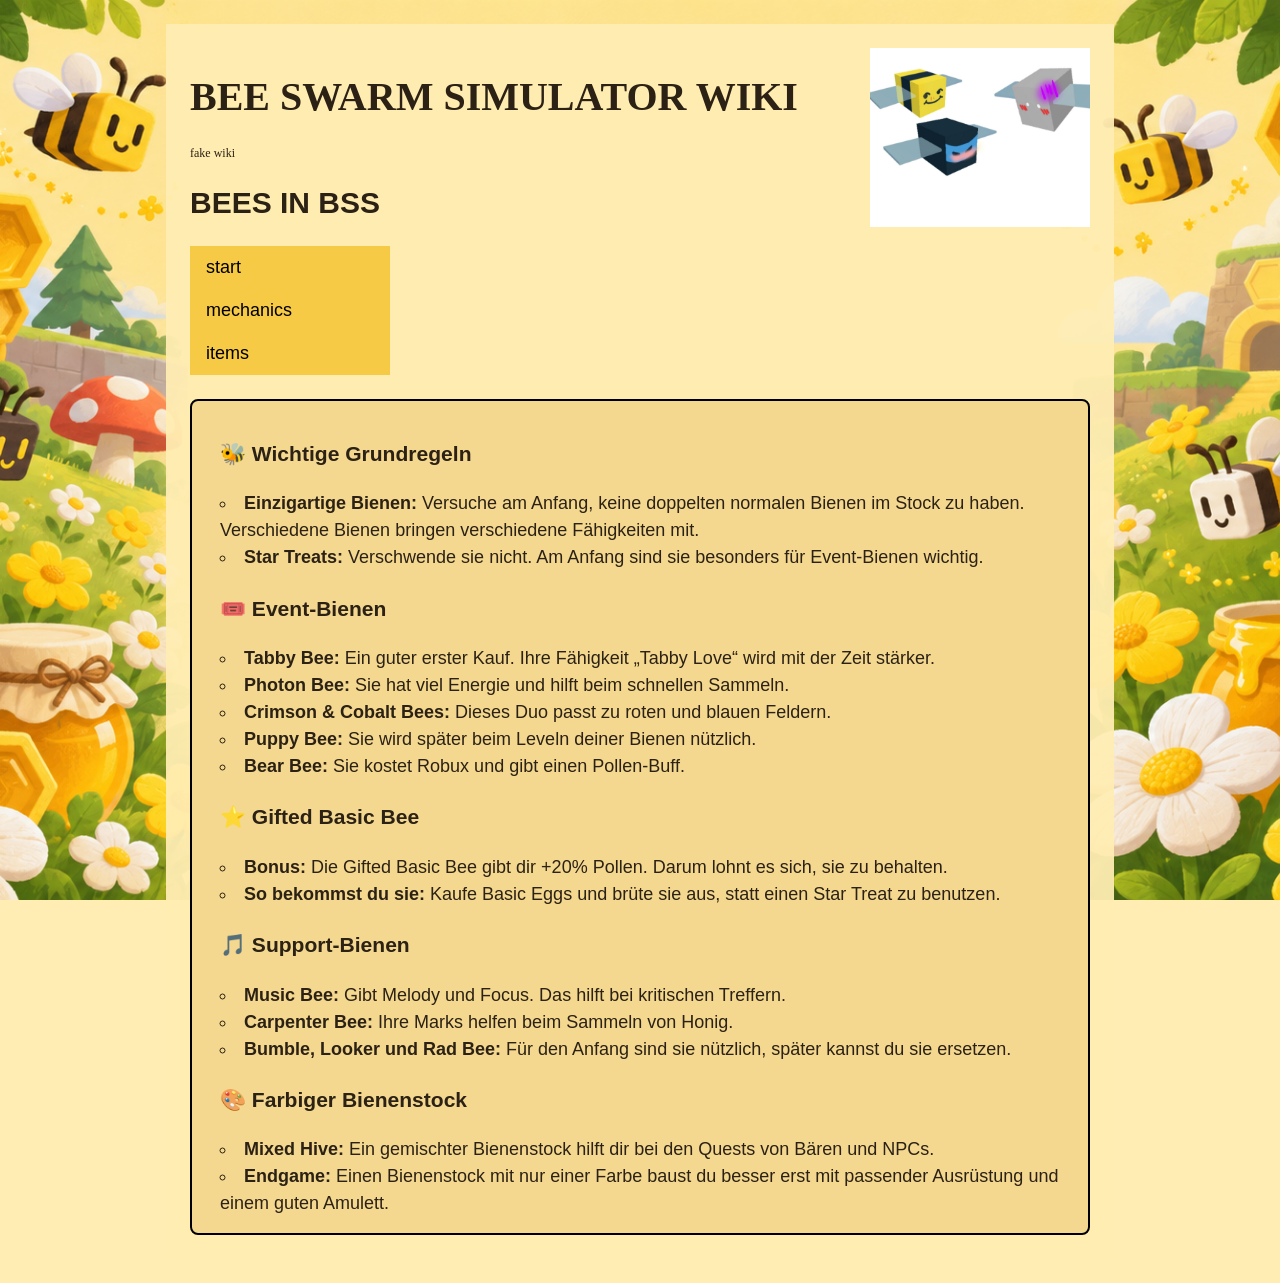
==== seite2.html @ d9e7c2cf "Add files via upload" ====
<!DOCTYPE html>
<html>
<link rel="stylesheet" type="text/css" href="css seite2.css">
  <meta charset="utf-8">
  <meta name="description" content="bee swarm wiki simulator">
<img src="bss2.jpg" width="220">
 <title>´BEE SWARM WIKI</title>
 <body>
 <h1>BEE SWARM SIMULATOR WIKI</h1>
 <p>fake wiki</p>
 <h2>BEES IN BSS</h2>

 <ul>
<li> <a href=website.html> start </a></nav> </li>
<li> <a href=seite3.html> mechanics </a></nav> </li>
<li> <a href=seite4.html> items </a></nav> </li>
</ul>

<main class="content-box">
<h3>🐝 Wichtige Grundregeln</h3>
<li><strong>Einzigartige Bienen:</strong> Versuche am Anfang, keine doppelten normalen Bienen im Stock zu haben. Verschiedene Bienen bringen verschiedene Fähigkeiten mit.</li>
<li><strong>Star Treats:</strong> Verschwende sie nicht. Am Anfang sind sie besonders für Event-Bienen wichtig.</li>

<h3>🎟️ Event-Bienen</h3>
<li><strong>Tabby Bee:</strong> Ein guter erster Kauf. Ihre Fähigkeit „Tabby Love“ wird mit der Zeit stärker.</li>
<li><strong>Photon Bee:</strong> Sie hat viel Energie und hilft beim schnellen Sammeln.</li>
<li><strong>Crimson & Cobalt Bees:</strong> Dieses Duo passt zu roten und blauen Feldern.</li>
<li><strong>Puppy Bee:</strong> Sie wird später beim Leveln deiner Bienen nützlich.</li>
<li><strong>Bear Bee:</strong> Sie kostet Robux und gibt einen Pollen-Buff.</li>

<h3>⭐ Gifted Basic Bee</h3>
<li><strong>Bonus:</strong> Die Gifted Basic Bee gibt dir +20% Pollen. Darum lohnt es sich, sie zu behalten.</li>
<li><strong>So bekommst du sie:</strong> Kaufe Basic Eggs und brüte sie aus, statt einen Star Treat zu benutzen.</li>

<h3>🎵 Support-Bienen</h3>
<li><strong>Music Bee:</strong> Gibt Melody und Focus. Das hilft bei kritischen Treffern.</li>
<li><strong>Carpenter Bee:</strong> Ihre Marks helfen beim Sammeln von Honig.</li>
<li><strong>Bumble, Looker und Rad Bee:</strong> Für den Anfang sind sie nützlich, später kannst du sie ersetzen.</li>

<h3>🎨 Farbiger Bienenstock</h3>
<li><strong>Mixed Hive:</strong> Ein gemischter Bienenstock hilft dir bei den Quests von Bären und NPCs.</li>
<li><strong>Endgame:</strong> Einen Bienenstock mit nur einer Farbe baust du besser erst mit passender Ausrüstung und einem guten Amulett.</li>

</main>
</body>
</html>
---- css seite2.css ----
h1
{
font-size: 40px;
font-family: fantasy;
line-height: 1.1;
}
h2
{
font-size: 30px;
line-height: 1.2;
}

body
{
 background: rgba(255, 237, 179, 0.94);
  color: #2b2115;
  font-family: Arial, sans-serif;
  font-size: 18px;
  line-height: 1.5;
  max-width: 900px;
  margin: 24px auto;
  padding: 24px;
}
img
{
float: right;
max-width: 40%;
height: auto;
margin: 0 0 20px 24px;
}
li
{
font-size: 18px;
line-height: 1.5;
list-style-type: circle;
}
p
{
font-size: 12px;
font-family: fantasy;
line-height: 1.2;
}
ul {
  list-style-type: none;
  margin: 0;
  padding: 0;
  width: 200px;
  background-color: #fff8df;
}

ul li {
  list-style-type: none;
}

li a {
  display: block;
  color: black;
  background-color: #f6ca45;
  padding: 8px 16px;
  text-decoration: none;
}

li a:hover {
  background-color: #e5ad22;
  color: black;
   box-shadow:
    2px 0px 2px rgb(0 0 0 / 0.5),
    inset 3px 3px 3px rgb(255 255 255 / 0.5);
  text-shadow: 1px 1px 1px rgb(0 0 0 / 0.5);
  transition: all 0.3s;
}
html {
  background-color: #ffedb3;
  background-image: url("bee-side-background.png");
  background-position: center;
  background-repeat: no-repeat;
  background-size: cover;
  background-attachment: fixed;
}
.content-box {
  background-color: #f4d88f;
  border: 2px solid black;
  border-radius: 8px;
  padding: 16px 28px;
  margin-top: 24px;
}
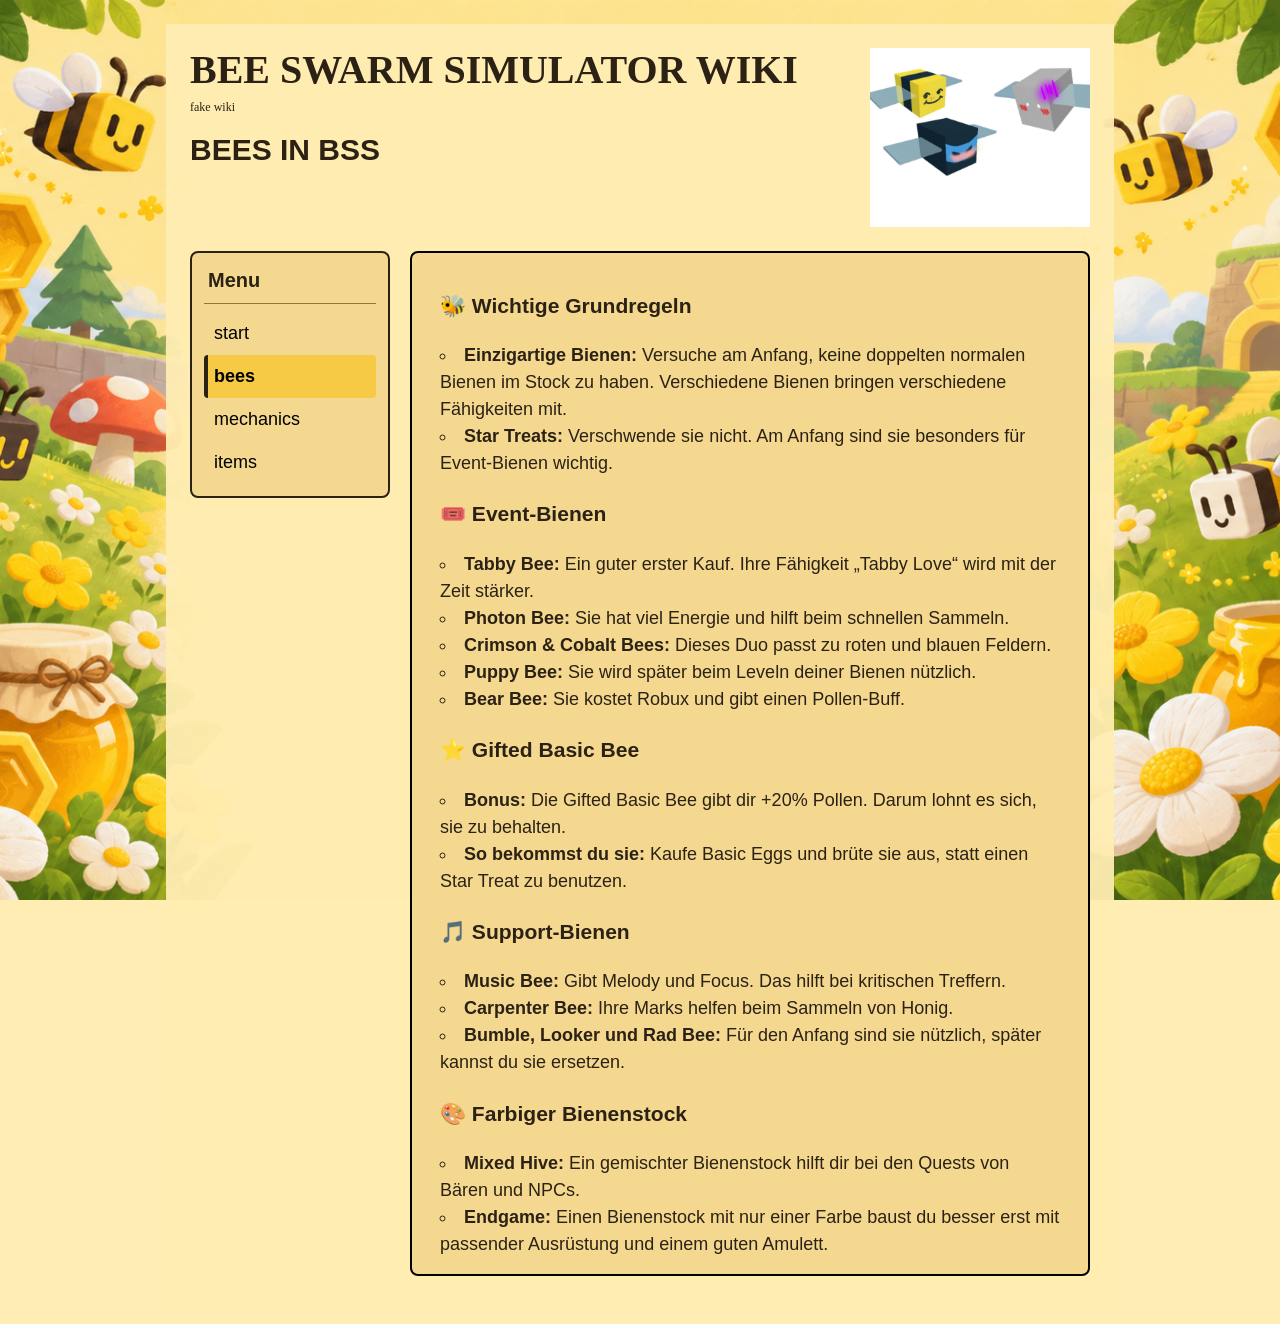
==== commit 8e2eb666: "Add simple sidebar navigation" ====
--- a/seite2.html
+++ b/seite2.html
@@ -1,22 +1,34 @@
 <!DOCTYPE html>
 <html>
-<link rel="stylesheet" type="text/css" href="css seite2.css">
+<head>
   <meta charset="utf-8">
   <meta name="description" content="bee swarm wiki simulator">
-<img src="bss2.jpg" width="220">
- <title>´BEE SWARM WIKI</title>
- <body>
- <h1>BEE SWARM SIMULATOR WIKI</h1>
- <p>fake wiki</p>
- <h2>BEES IN BSS</h2>
+  <title>BEE SWARM WIKI</title>
+  <link rel="stylesheet" href="css seite2.css">
+  <link rel="stylesheet" href="menu.css">
+  <link rel="icon" type="image/png" href="favicon.png">
+</head>
+<body>
+  <header class="site-header">
+    <div>
+      <h1>BEE SWARM SIMULATOR WIKI</h1>
+      <p>fake wiki</p>
+      <h2>BEES IN BSS</h2>
+    </div>
+    <img src="bss2.jpg" alt="Bee Swarm Simulator bees">
+  </header>
 
- <ul>
-<li> <a href=website.html> start </a></nav> </li>
-<li> <a href=seite3.html> mechanics </a></nav> </li>
-<li> <a href=seite4.html> items </a></nav> </li>
-</ul>
-
-<main class="content-box">
+  <div class="page-layout">
+    <nav class="sidebar" aria-label="Menu">
+      <h3>Menu</h3>
+      <ul>
+      <li><a href="index.html">start</a></li>
+      <li><a href="seite2.html" aria-current="page">bees</a></li>
+      <li><a href="seite3.html">mechanics</a></li>
+      <li><a href="seite4.html">items</a></li>
+      </ul>
+    </nav>
+    <main class="content-box">
 <h3>🐝 Wichtige Grundregeln</h3>
 <li><strong>Einzigartige Bienen:</strong> Versuche am Anfang, keine doppelten normalen Bienen im Stock zu haben. Verschiedene Bienen bringen verschiedene Fähigkeiten mit.</li>
 <li><strong>Star Treats:</strong> Verschwende sie nicht. Am Anfang sind sie besonders für Event-Bienen wichtig.</li>
@@ -42,5 +54,6 @@
 <li><strong>Endgame:</strong> Einen Bienenstock mit nur einer Farbe baust du besser erst mit passender Ausrüstung und einem guten Amulett.</li>
 
 </main>
+  </div>
 </body>
 </html>
--- a/menu.css
+++ b/menu.css
@@ -0,0 +1,103 @@
+.site-header {
+  display: flex;
+  justify-content: space-between;
+  align-items: flex-start;
+  gap: 20px;
+  margin-bottom: 24px;
+}
+
+.site-header h1 {
+  margin: 0 0 8px;
+}
+
+.site-header p {
+  margin: 0 0 18px;
+}
+
+.site-header h2 {
+  margin: 0;
+}
+
+.site-header img {
+  float: none;
+  width: 220px;
+  max-width: 35%;
+  height: auto;
+  margin: 0;
+}
+
+.page-layout {
+  display: grid;
+  grid-template-columns: 200px minmax(0, 1fr);
+  gap: 20px;
+  align-items: start;
+}
+
+.sidebar {
+  background: #f4d88f;
+  border: 2px solid #2b2115;
+  border-radius: 8px;
+  padding: 12px;
+}
+
+.sidebar h3 {
+  font-size: 20px;
+  margin: 0 0 8px;
+  padding: 0 4px 8px;
+  border-bottom: 1px solid #987639;
+}
+
+.sidebar ul {
+  width: auto;
+  margin: 0;
+  padding: 0;
+  background: transparent;
+}
+
+.sidebar li {
+  list-style: none;
+}
+
+.sidebar li a {
+  display: block;
+  padding: 8px 10px;
+  border-radius: 4px;
+  background: transparent;
+  box-shadow: none;
+  text-shadow: none;
+  transition: background-color 0.2s;
+}
+
+.sidebar li a:hover {
+  background: #f6ca45;
+  box-shadow: none;
+  text-shadow: none;
+}
+
+.sidebar li a[aria-current="page"] {
+  background: #f6ca45;
+  border-left: 4px solid #2b2115;
+  padding-left: 6px;
+  font-weight: bold;
+}
+
+.page-layout .content-box {
+  min-width: 0;
+  margin-top: 0;
+}
+
+@media (max-width: 680px) {
+  .site-header img {
+    width: 130px;
+  }
+
+  .page-layout {
+    grid-template-columns: 1fr;
+  }
+
+  .sidebar ul {
+    display: flex;
+    flex-wrap: wrap;
+    gap: 4px;
+  }
+}
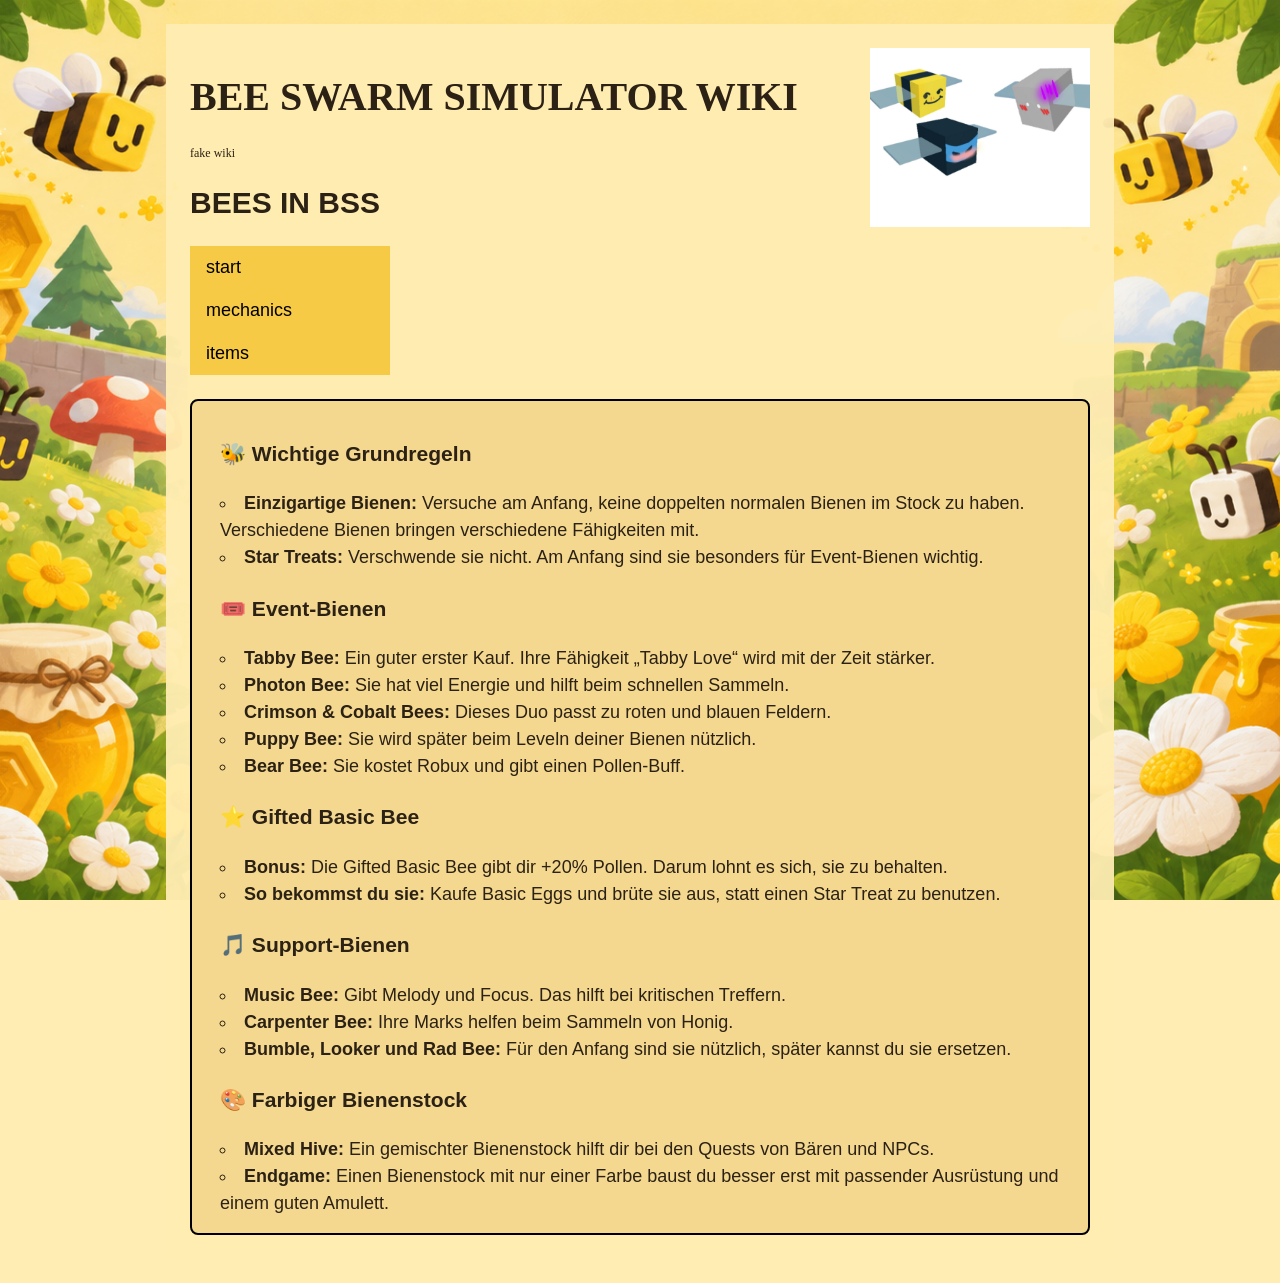
==== commit dd645c29: "Revert "Add simple sidebar navigation" This reverts commit 8e2eb666e8c7a3fbfd91f258f1866ff0818b254c." ====
--- a/seite2.html
+++ b/seite2.html
@@ -1,34 +1,23 @@
 <!DOCTYPE html>
 <html>
-<head>
+<link rel="stylesheet" type="text/css" href="css seite2.css">
+<link rel="icon" type="image/png" href="favicon.png">
   <meta charset="utf-8">
   <meta name="description" content="bee swarm wiki simulator">
-  <title>BEE SWARM WIKI</title>
-  <link rel="stylesheet" href="css seite2.css">
-  <link rel="stylesheet" href="menu.css">
-  <link rel="icon" type="image/png" href="favicon.png">
-</head>
-<body>
-  <header class="site-header">
-    <div>
-      <h1>BEE SWARM SIMULATOR WIKI</h1>
-      <p>fake wiki</p>
-      <h2>BEES IN BSS</h2>
-    </div>
-    <img src="bss2.jpg" alt="Bee Swarm Simulator bees">
-  </header>
+<img src="bss2.jpg" width="220">
+ <title>BEE SWARM WIKI</title>
+ <body>
+ <h1>BEE SWARM SIMULATOR WIKI</h1>
+ <p>fake wiki</p>
+ <h2>BEES IN BSS</h2>
 
-  <div class="page-layout">
-    <nav class="sidebar" aria-label="Menu">
-      <h3>Menu</h3>
-      <ul>
-      <li><a href="index.html">start</a></li>
-      <li><a href="seite2.html" aria-current="page">bees</a></li>
-      <li><a href="seite3.html">mechanics</a></li>
-      <li><a href="seite4.html">items</a></li>
-      </ul>
-    </nav>
-    <main class="content-box">
+ <ul>
+<li> <a href=index.html> start </a></nav> </li>
+<li> <a href=seite3.html> mechanics </a></nav> </li>
+<li> <a href=seite4.html> items </a></nav> </li>
+</ul>
+
+<main class="content-box">
 <h3>🐝 Wichtige Grundregeln</h3>
 <li><strong>Einzigartige Bienen:</strong> Versuche am Anfang, keine doppelten normalen Bienen im Stock zu haben. Verschiedene Bienen bringen verschiedene Fähigkeiten mit.</li>
 <li><strong>Star Treats:</strong> Verschwende sie nicht. Am Anfang sind sie besonders für Event-Bienen wichtig.</li>
@@ -54,6 +43,5 @@
 <li><strong>Endgame:</strong> Einen Bienenstock mit nur einer Farbe baust du besser erst mit passender Ausrüstung und einem guten Amulett.</li>
 
 </main>
-  </div>
 </body>
 </html>
